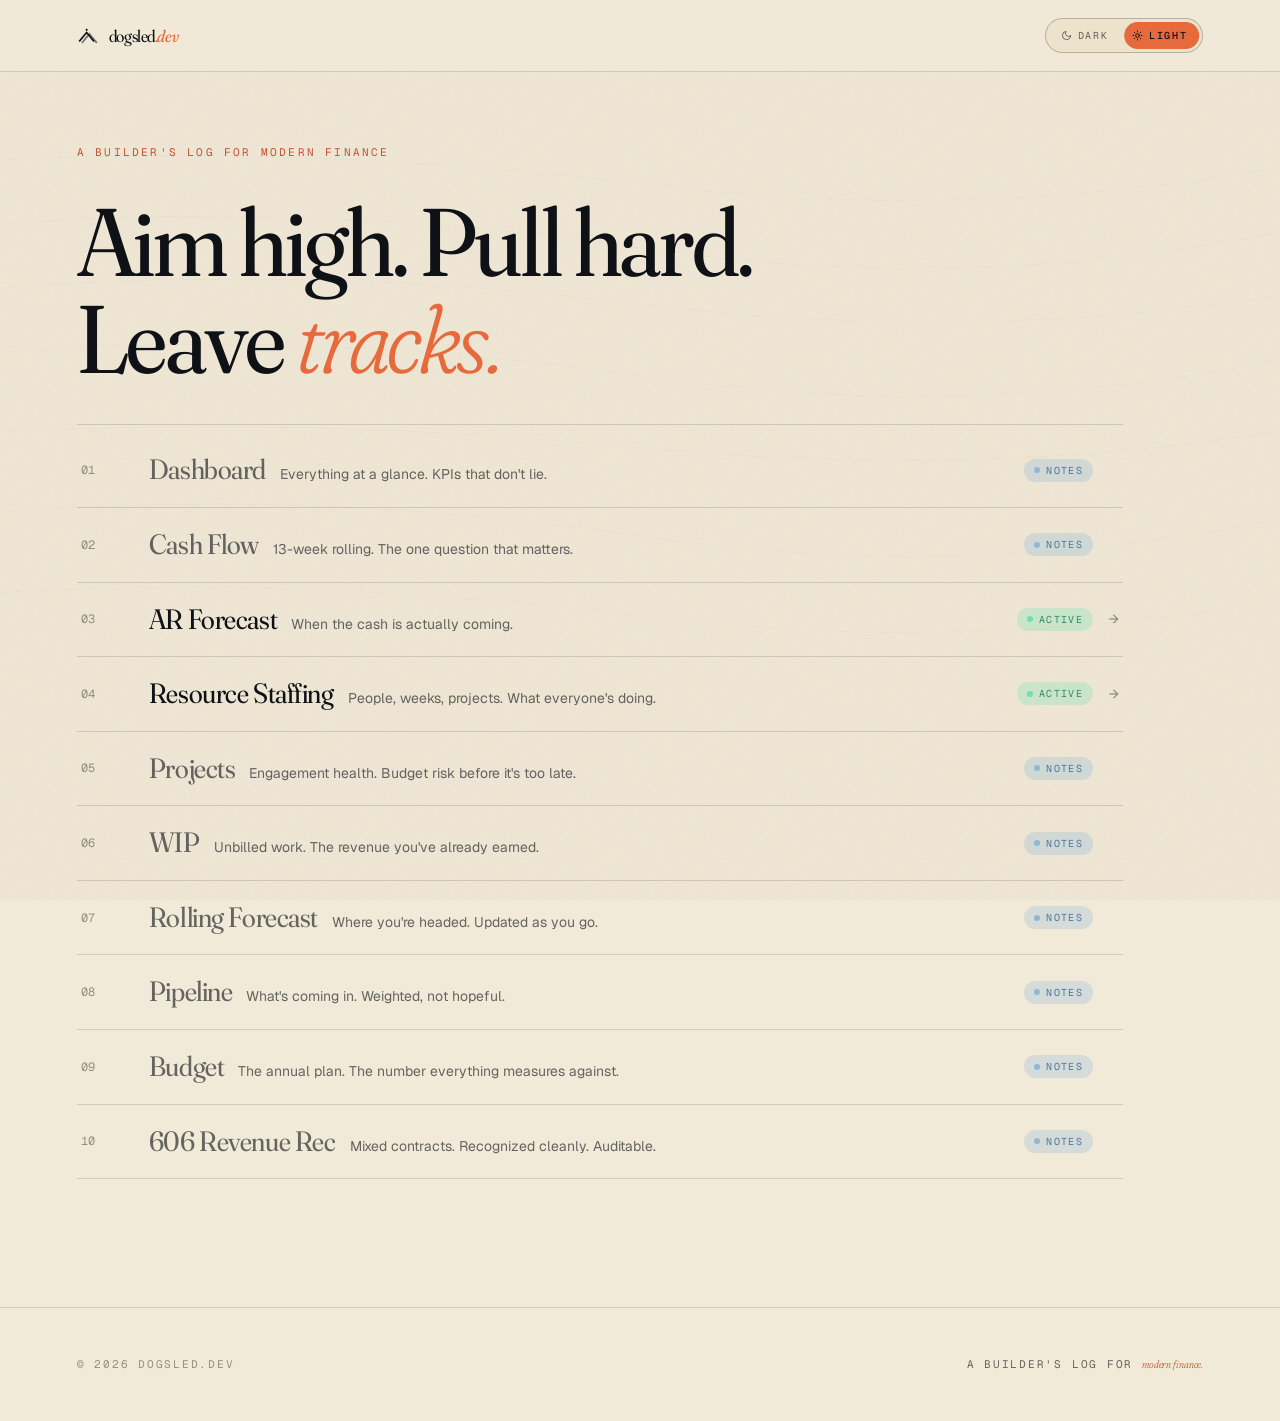
==== index.html @ 18e29fda "Initial commit for Vercel deployment" ====
<!DOCTYPE html>
<html lang="en" data-theme="light">
<head>
<meta charset="UTF-8">
<meta name="viewport" content="width=device-width, initial-scale=1.0">
<title>dogsled.dev — A builder's log for modern finance</title>
<meta name="description" content="A builder's log for modern finance. Aim high. Pull hard. Leave tracks.">
<meta property="og:title" content="dogsled.dev">
<meta property="og:description" content="A builder's log for modern finance. Aim high. Pull hard. Leave tracks.">
<meta property="og:type" content="website">
<meta name="theme-color" content="#F2EAD8" media="(prefers-color-scheme: light)">
<meta name="theme-color" content="#0E1116" media="(prefers-color-scheme: dark)">
<link rel="preconnect" href="https://fonts.googleapis.com">
<link rel="preconnect" href="https://fonts.gstatic.com" crossorigin>
<link href="https://fonts.googleapis.com/css2?family=Fraunces:ital,opsz,wght,SOFT@0,9..144,300..900,0..100;1,9..144,300..900,0..100&family=Geist:wght@300..700&family=Geist+Mono:wght@400..600&display=swap" rel="stylesheet">

<!-- No-flash theme script -->
<script>
  (function() {
    try {
      var saved = localStorage.getItem('dogsled-theme');
      if (saved === 'dark' || saved === 'light') {
        document.documentElement.setAttribute('data-theme', saved);
        return;
      }
      var prefersDark = window.matchMedia('(prefers-color-scheme: dark)').matches;
      document.documentElement.setAttribute('data-theme', prefersDark ? 'dark' : 'light');
    } catch (e) {}
  })();
</script>

<style>
  /* ============ TOKENS ============ */
  :root {
    --ember:   #E66A3C;
    --aurora:  #6FE0B4;
    --frost:   #8FB8D6;
    --serif: "Fraunces", ui-serif, Georgia, serif;
    --sans:  "Geist", -apple-system, "Helvetica Neue", sans-serif;
    --mono:  "Geist Mono", "JetBrains Mono", ui-monospace, monospace;
    --t-xs:   clamp(10px,  1.0vw,  11px);
    --t-sm:   clamp(11px,  1.1vw,  12px);
    --t-base: clamp(13px,  1.3vw,  14px);
    --t-md:   clamp(14px,  1.5vw,  16px);
    --t-lg:   clamp(18px,  2.0vw,  20px);
    --t-xl:   clamp(22px,  2.6vw,  28px);
    --t-2xl:  clamp(28px,  3.6vw,  40px);
    --t-3xl:  clamp(40px,  5.0vw,  56px);
    --t-4xl:  clamp(56px,  8.0vw,  96px);
    --t-hero: clamp(64px, 12.0vw, 168px);
    --t-fast:   150ms;
    --t-base-d: 200ms;
    --t-slow:   320ms;
    --easing:   cubic-bezier(0.4, 0, 0.2, 1);
  }
  [data-theme="light"] {
    --bg: #F2EAD8; --bg-2: #F7F0DE; --bg-3: #EDE3CD; --bg-4: #E9DFC6;
    --surface: #0E1116;
    --surface-dim: rgba(14,17,22,0.82); --surface-soft: rgba(14,17,22,0.62); --surface-quiet: rgba(14,17,22,0.42);
    --hair: rgba(14,17,22,0.14); --hair-2: rgba(14,17,22,0.24);
    --ember-text: #C25431; --aurora-text: #2A8E6D; --frost-text: #4A779E;
    --topo-stroke: rgba(14,17,22,0.32); --topo-opacity: 0.16;
    --grain-blend: multiply; --grain-opacity: 0.55;
  }
  [data-theme="dark"] {
    --bg: #0E1116; --bg-2: #161A21; --bg-3: #1F242D; --bg-4: #2A3038;
    --surface: #F2EAD8;
    --surface-dim: rgba(242,234,216,0.78); --surface-soft: rgba(242,234,216,0.62); --surface-quiet: rgba(242,234,216,0.45);
    --hair: rgba(242,234,216,0.12); --hair-2: rgba(242,234,216,0.22);
    --ember-text: #E66A3C; --aurora-text: #6FE0B4; --frost-text: #8FB8D6;
    --topo-stroke: rgba(242,234,216,0.28); --topo-opacity: 0.22;
    --grain-blend: overlay; --grain-opacity: 0.5;
  }

  *, *::before, *::after { box-sizing: border-box; margin: 0; padding: 0; }
  html { scroll-behavior: smooth; }
  body {
    background: var(--bg);
    color: var(--surface);
    font-family: var(--sans);
    font-feature-settings: "ss01", "ss02", "cv11";
    -webkit-font-smoothing: antialiased;
    line-height: 1.5;
    transition: background var(--t-slow) var(--easing), color var(--t-slow) var(--easing);
  }
  @media (prefers-reduced-motion: reduce) {
    *, *::before, *::after {
      animation-duration: 0.01ms !important;
      animation-iteration-count: 1 !important;
      transition-duration: 0.01ms !important;
    }
  }

  /* ============ ATMOSPHERE ============ */
  .topo {
    position: fixed; inset: 0; z-index: 0; pointer-events: none;
    opacity: var(--topo-opacity);
    transition: opacity var(--t-slow) var(--easing);
  }
  .topo svg path { stroke: var(--topo-stroke); transition: stroke var(--t-slow) var(--easing); }
  .grain {
    position: fixed; inset: 0; z-index: 1; pointer-events: none;
    mix-blend-mode: var(--grain-blend);
    opacity: var(--grain-opacity);
    transition: opacity var(--t-slow) var(--easing);
  }
  [data-theme="dark"] .grain {
    background-image: url("data:image/svg+xml;utf8,<svg xmlns='http://www.w3.org/2000/svg' width='200' height='200'><filter id='n'><feTurbulence type='fractalNoise' baseFrequency='0.85' numOctaves='2' stitchTiles='stitch'/><feColorMatrix values='0 0 0 0 0.95  0 0 0 0 0.92  0 0 0 0 0.85  0 0 0 0.08 0'/></filter><rect width='100%' height='100%' filter='url(%23n)'/></svg>");
  }
  [data-theme="light"] .grain {
    background-image: url("data:image/svg+xml;utf8,<svg xmlns='http://www.w3.org/2000/svg' width='200' height='200'><filter id='n'><feTurbulence type='fractalNoise' baseFrequency='0.85' numOctaves='2' stitchTiles='stitch'/><feColorMatrix values='0 0 0 0 0.1  0 0 0 0 0.07  0 0 0 0 0.05  0 0 0 0.1 0'/></filter><rect width='100%' height='100%' filter='url(%23n)'/></svg>");
  }
  main { position: relative; z-index: 2; }

  /* ============ TOPBAR ============ */
  .topbar {
    display: flex; justify-content: space-between; align-items: center;
    padding: 18px clamp(24px, 6vw, 96px);
    font-family: var(--mono);
    font-size: 11px; letter-spacing: 0.14em; text-transform: uppercase;
    color: var(--surface-soft);
    border-bottom: 1px solid var(--hair);
    position: sticky; top: 0; z-index: 50;
    background: color-mix(in srgb, var(--bg) 88%, transparent);
    backdrop-filter: blur(16px);
    -webkit-backdrop-filter: blur(16px);
    transition: background var(--t-slow) var(--easing);
  }
  .topbar-left, .topbar-right {
    display: flex; align-items: center; gap: 20px;
  }
  .topbar-wm {
    font-family: var(--serif);
    font-variation-settings: "SOFT" 40, "opsz" 144;
    font-weight: 400;
    font-size: 17px;
    letter-spacing: -0.025em;
    line-height: 1;
    color: var(--surface);
    text-decoration: none;
    display: inline-flex; align-items: center; gap: 10px;
    text-transform: none;
  }
  .topbar-wm svg { width: 22px; height: 22px; color: var(--surface); }
  .topbar-wm .dot { color: var(--ember); }
  .topbar-wm .dev {
    color: var(--ember); font-style: italic; font-weight: 400;
    font-variation-settings: "SOFT" 60, "opsz" 144;
  }

  /* ============ THEME TOGGLE ============ */
  .theme-toggle {
    display: inline-flex; align-items: center;
    padding: 3px;
    background: var(--bg-3);
    border: 1px solid var(--hair-2);
    border-radius: 100px;
    position: relative;
    font-family: var(--mono);
    font-size: 10px;
    letter-spacing: 0.16em;
    text-transform: uppercase;
    transition: background var(--t-base-d) var(--easing),
                border-color var(--t-base-d) var(--easing);
  }
  .theme-toggle .toggle-slider {
    position: absolute;
    top: 3px; bottom: 3px;
    width: calc(50% - 3px);
    background: var(--ember);
    border-radius: 100px;
    transition: transform var(--t-base-d) var(--easing);
    z-index: 1;
  }
  [data-theme="dark"]  .toggle-slider { transform: translateX(0); }
  [data-theme="light"] .toggle-slider { transform: translateX(100%); }
  .theme-toggle button {
    background: transparent; border: 0;
    padding: 6px 12px;
    cursor: pointer;
    color: var(--surface-soft);
    font: inherit; letter-spacing: inherit; text-transform: inherit;
    display: inline-flex; align-items: center; gap: 6px;
    position: relative; z-index: 2;
    transition: color var(--t-fast) var(--easing);
  }
  [data-theme="dark"]  .theme-toggle button[data-mode="dark"],
  [data-theme="light"] .theme-toggle button[data-mode="light"] {
    color: #0E1116;
    font-weight: 500;
  }
  .theme-toggle button svg {
    width: 11px; height: 11px;
    stroke: currentColor; fill: none;
    stroke-width: 2; stroke-linecap: round; stroke-linejoin: round;
  }

  /* ============ HERO ============ */
  .hero {
    padding: clamp(40px, 6vw, 72px) clamp(24px, 6vw, 96px) clamp(24px, 3vw, 36px);
    max-width: 1200px;
  }
  .hero-eyebrow {
    font-family: var(--mono);
    font-size: var(--t-xs);
    letter-spacing: 0.2em;
    text-transform: uppercase;
    color: var(--ember-text);
    margin-bottom: 32px;
  }
  .hero-title {
    font-family: var(--serif);
    font-variation-settings: "SOFT" 50, "opsz" 144;
    font-weight: 400;
    font-size: var(--t-4xl);
    line-height: 1.02;
    letter-spacing: -0.025em;
    color: var(--surface);
    max-width: 14ch;
  }
  .hero-title .italic {
    font-style: italic;
    font-variation-settings: "SOFT" 100, "opsz" 144;
    font-weight: 300;
    color: var(--ember);
  }

  /* ============ SECTION RULE ============ */
  .section-rule {
    height: 1px;
    background: var(--hair);
    margin-bottom: 8px;
  }

  /* ============ MODULES SECTION ============ */
  .modules-section {
    padding: 0 clamp(24px, 6vw, 96px) clamp(80px, 10vw, 140px);
    max-width: 1200px;
  }

  .module-list {
    display: grid;
    gap: 0;
    list-style: none;
  }
  .module-item {
    display: grid;
    grid-template-columns: 48px 1fr auto;
    gap: 20px;
    align-items: center;
    padding: 20px 4px;
    border-bottom: 1px solid var(--hair);
    text-decoration: none;
    color: var(--surface);
    transition: background var(--t-fast) var(--easing),
                padding var(--t-fast) var(--easing);
    position: relative;
  }
  .module-item.linked {
    cursor: pointer;
  }
  .module-item.linked:hover {
    background: var(--bg-2);
    padding-left: 16px;
    padding-right: 12px;
  }
  .module-item.linked:hover .module-arrow {
    transform: translateX(4px);
    color: var(--ember-text);
  }
  .module-num {
    font-family: var(--mono);
    font-size: var(--t-sm);
    color: var(--surface-quiet);
    letter-spacing: 0.05em;
  }
  .module-body {
    display: flex;
    align-items: baseline;
    gap: 14px;
    flex-wrap: wrap;
  }
  .module-name {
    font-family: var(--serif);
    font-variation-settings: "SOFT" 40, "opsz" 144;
    font-weight: 400;
    font-size: var(--t-xl);
    line-height: 1.2;
    letter-spacing: -0.015em;
    color: var(--surface);
  }
  .module-item.notes-only .module-name {
    color: var(--surface-soft);
  }
  .module-desc {
    font-family: var(--sans);
    font-size: var(--t-base);
    color: var(--surface-soft);
    line-height: 1.4;
  }
  .module-meta {
    display: flex;
    align-items: center;
    gap: 16px;
  }
  .module-arrow {
    font-family: var(--mono);
    font-size: var(--t-md);
    color: var(--surface-quiet);
    transition: transform var(--t-fast) var(--easing),
                color var(--t-fast) var(--easing);
  }
  .module-item:not(.linked) .module-arrow {
    visibility: hidden;
  }

  /* ============ STATUS PILLS ============ */
  .pill {
    display: inline-flex; align-items: center; gap: 6px;
    padding: 4px 10px;
    border-radius: 100px;
    font-family: var(--mono); font-size: 10px;
    letter-spacing: 0.14em; text-transform: uppercase;
    white-space: nowrap;
  }
  .pill::before {
    content: "";
    display: inline-block;
    width: 6px; height: 6px;
    border-radius: 50%;
  }
  .pill.active    { color: var(--aurora-text); }
  [data-theme="dark"] .pill.active { background: rgba(111,224,180,0.18); }
  [data-theme="light"] .pill.active { background: rgba(111,224,180,0.28); }
  .pill.active::before {
    background: var(--aurora);
    animation: pulse 2.4s var(--easing) infinite;
  }
  [data-theme="dark"] .pill.active::before { box-shadow: 0 0 8px var(--aurora); }

  .pill.notes     { color: var(--frost-text); }
  [data-theme="dark"] .pill.notes { background: rgba(143,184,214,0.18); }
  [data-theme="light"] .pill.notes { background: rgba(143,184,214,0.30); }
  .pill.notes::before { background: var(--frost); }

  @keyframes pulse {
    0%, 100% { opacity: 1; transform: scale(1); }
    50%      { opacity: 0.55; transform: scale(0.85); }
  }
  @media (prefers-reduced-motion: reduce) {
    .pill.active::before { animation: none; }
  }

  /* ============ FOOTER ============ */
  .footer {
    padding: 48px clamp(24px, 6vw, 96px);
    border-top: 1px solid var(--hair);
    font-family: var(--mono);
    font-size: var(--t-xs);
    letter-spacing: 0.16em;
    text-transform: uppercase;
    color: var(--surface-quiet);
    display: flex;
    justify-content: space-between;
    align-items: center;
    flex-wrap: wrap;
    gap: 16px;
  }
  .footer .tagline {
    color: var(--surface-soft);
  }
  .footer .tagline .italic {
    font-family: var(--serif);
    font-variation-settings: "SOFT" 100, "opsz" 144;
    font-weight: 300;
    font-style: italic;
    text-transform: none;
    letter-spacing: -0.01em;
    color: var(--ember-text);
  }

  /* ============ RESPONSIVE ============ */
  @media (max-width: 640px) {
    .module-item {
      grid-template-columns: 36px 1fr auto;
      gap: 14px;
      padding: 18px 4px;
    }
    .module-body {
      flex-direction: column;
      align-items: flex-start;
      gap: 8px;
    }
    .topbar {
      padding: 14px 20px;
    }
    .topbar-wm {
      font-size: 15px;
    }
  }
</style>
</head>
<body>

<!-- ============ MARK DEFINITIONS ============ -->
<svg width="0" height="0" style="position:absolute" aria-hidden="true">
  <defs>
    <symbol id="mark" viewBox="0 0 64 64">
      <g class="m-trail" fill="none" stroke="currentColor" stroke-width="5"
         stroke-linecap="square" stroke-linejoin="miter">
        <path d="M 16 50 L 36 26 L 56 50" opacity="0.55"/>
      </g>
      <g class="m-lead" fill="none" stroke="currentColor" stroke-width="5"
         stroke-linecap="square" stroke-linejoin="miter">
        <path d="M 8 46 L 28 22 L 48 46"/>
      </g>
      <g class="m-star">
        <circle cx="28" cy="14" r="3.2" fill="currentColor"/>
      </g>
    </symbol>
  </defs>
</svg>

<!-- ============ ATMOSPHERE ============ -->
<div class="topo">
  <svg viewBox="0 0 1600 900" preserveAspectRatio="none">
    <g fill="none" stroke-width="0.5">
      <path d="M 0 200 Q 400 180, 800 230 T 1600 210"/>
      <path d="M 0 280 Q 400 250, 800 310 T 1600 290"/>
      <path d="M 0 360 Q 400 330, 800 380 T 1600 370"/>
      <path d="M 0 440 Q 400 410, 800 470 T 1600 450"/>
      <path d="M 0 540 Q 400 520, 800 560 T 1600 540"/>
      <path d="M 0 640 Q 400 610, 800 670 T 1600 650"/>
      <path d="M 0 740 Q 400 720, 800 770 T 1600 750"/>
    </g>
  </svg>
</div>
<div class="grain"></div>

<header class="topbar">
  <div class="topbar-left">
    <a class="topbar-wm" href="/">
      <svg viewBox="0 0 64 64"><use href="#mark"/></svg>
      <span>dogsled<span class="dot">.</span><span class="dev">dev</span></span>
    </a>
  </div>
  <div class="topbar-right">
    <div class="theme-toggle" role="tablist" aria-label="Theme">
      <span class="toggle-slider" aria-hidden="true"></span>
      <button data-mode="dark" aria-label="Switch to dark mode">
        <svg viewBox="0 0 24 24">
          <path d="M21 12.8A9 9 0 1 1 11.2 3a7 7 0 0 0 9.8 9.8z"/>
        </svg>
        <span>Dark</span>
      </button>
      <button data-mode="light" aria-label="Switch to light mode">
        <svg viewBox="0 0 24 24">
          <circle cx="12" cy="12" r="4"/>
          <path d="M12 2v2M12 20v2M4.93 4.93l1.41 1.41M17.66 17.66l1.41 1.41M2 12h2M20 12h2M4.93 19.07l1.41-1.41M17.66 6.34l1.41-1.41"/>
        </svg>
        <span>Light</span>
      </button>
    </div>
  </div>
</header>

<main>

  <section class="hero">
    <div class="hero-eyebrow">A builder's log for modern finance</div>
    <h1 class="hero-title">
      Aim high. Pull hard. Leave <span class="italic">tracks.</span>
    </h1>
  </section>

  <section class="modules-section">
    <div class="section-rule"></div>

    <ol class="module-list">

      <li>
        <div class="module-item notes-only">
          <span class="module-num">01</span>
          <div class="module-body">
            <span class="module-name">Dashboard</span>
            <span class="module-desc">Everything at a glance. KPIs that don't lie.</span>
          </div>
          <span class="module-meta">
            <span class="pill notes">Notes</span>
            <span class="module-arrow">→</span>
          </span>
        </div>
      </li>

      <li>
        <div class="module-item notes-only">
          <span class="module-num">02</span>
          <div class="module-body">
            <span class="module-name">Cash Flow</span>
            <span class="module-desc">13-week rolling. The one question that matters.</span>
          </div>
          <span class="module-meta">
            <span class="pill notes">Notes</span>
            <span class="module-arrow">→</span>
          </span>
        </div>
      </li>

      <li>
        <a class="module-item linked" href="https://artool.dogsled.dev">
          <span class="module-num">03</span>
          <div class="module-body">
            <span class="module-name">AR Forecast</span>
            <span class="module-desc">When the cash is actually coming.</span>
          </div>
          <span class="module-meta">
            <span class="pill active">Active</span>
            <span class="module-arrow">→</span>
          </span>
        </a>
      </li>

      <li>
        <a class="module-item linked" href="https://staff.dogsled.dev">
          <span class="module-num">04</span>
          <div class="module-body">
            <span class="module-name">Resource Staffing</span>
            <span class="module-desc">People, weeks, projects. What everyone's doing.</span>
          </div>
          <span class="module-meta">
            <span class="pill active">Active</span>
            <span class="module-arrow">→</span>
          </span>
        </a>
      </li>

      <li>
        <div class="module-item notes-only">
          <span class="module-num">05</span>
          <div class="module-body">
            <span class="module-name">Projects</span>
            <span class="module-desc">Engagement health. Budget risk before it's too late.</span>
          </div>
          <span class="module-meta">
            <span class="pill notes">Notes</span>
            <span class="module-arrow">→</span>
          </span>
        </div>
      </li>

      <li>
        <div class="module-item notes-only">
          <span class="module-num">06</span>
          <div class="module-body">
            <span class="module-name">WIP</span>
            <span class="module-desc">Unbilled work. The revenue you've already earned.</span>
          </div>
          <span class="module-meta">
            <span class="pill notes">Notes</span>
            <span class="module-arrow">→</span>
          </span>
        </div>
      </li>

      <li>
        <div class="module-item notes-only">
          <span class="module-num">07</span>
          <div class="module-body">
            <span class="module-name">Rolling Forecast</span>
            <span class="module-desc">Where you're headed. Updated as you go.</span>
          </div>
          <span class="module-meta">
            <span class="pill notes">Notes</span>
            <span class="module-arrow">→</span>
          </span>
        </div>
      </li>

      <li>
        <div class="module-item notes-only">
          <span class="module-num">08</span>
          <div class="module-body">
            <span class="module-name">Pipeline</span>
            <span class="module-desc">What's coming in. Weighted, not hopeful.</span>
          </div>
          <span class="module-meta">
            <span class="pill notes">Notes</span>
            <span class="module-arrow">→</span>
          </span>
        </div>
      </li>

      <li>
        <div class="module-item notes-only">
          <span class="module-num">09</span>
          <div class="module-body">
            <span class="module-name">Budget</span>
            <span class="module-desc">The annual plan. The number everything measures against.</span>
          </div>
          <span class="module-meta">
            <span class="pill notes">Notes</span>
            <span class="module-arrow">→</span>
          </span>
        </div>
      </li>

      <li>
        <div class="module-item notes-only">
          <span class="module-num">10</span>
          <div class="module-body">
            <span class="module-name">606 Revenue Rec</span>
            <span class="module-desc">Mixed contracts. Recognized cleanly. Auditable.</span>
          </div>
          <span class="module-meta">
            <span class="pill notes">Notes</span>
            <span class="module-arrow">→</span>
          </span>
        </div>
      </li>

    </ol>
  </section>

</main>

<footer class="footer">
  <span>© <span id="year"></span> dogsled.dev</span>
  <span class="tagline">A builder's log for <span class="italic">modern finance.</span></span>
</footer>

<script>
  // Theme toggle wiring
  function setTheme(mode) {
    document.documentElement.setAttribute('data-theme', mode);
    try { localStorage.setItem('dogsled-theme', mode); } catch(e) {}
  }
  document.querySelectorAll('.theme-toggle button').forEach(btn => {
    btn.addEventListener('click', () => setTheme(btn.dataset.mode));
  });
  document.addEventListener('keydown', (e) => {
    if (e.target.tagName === 'INPUT' || e.target.tagName === 'TEXTAREA') return;
    if (e.key === 't' && !e.metaKey && !e.ctrlKey && !e.altKey) {
      const current = document.documentElement.getAttribute('data-theme');
      setTheme(current === 'dark' ? 'light' : 'dark');
    }
  });

  // Year in footer
  document.getElementById('year').textContent = new Date().getFullYear();
</script>

</body>
</html>
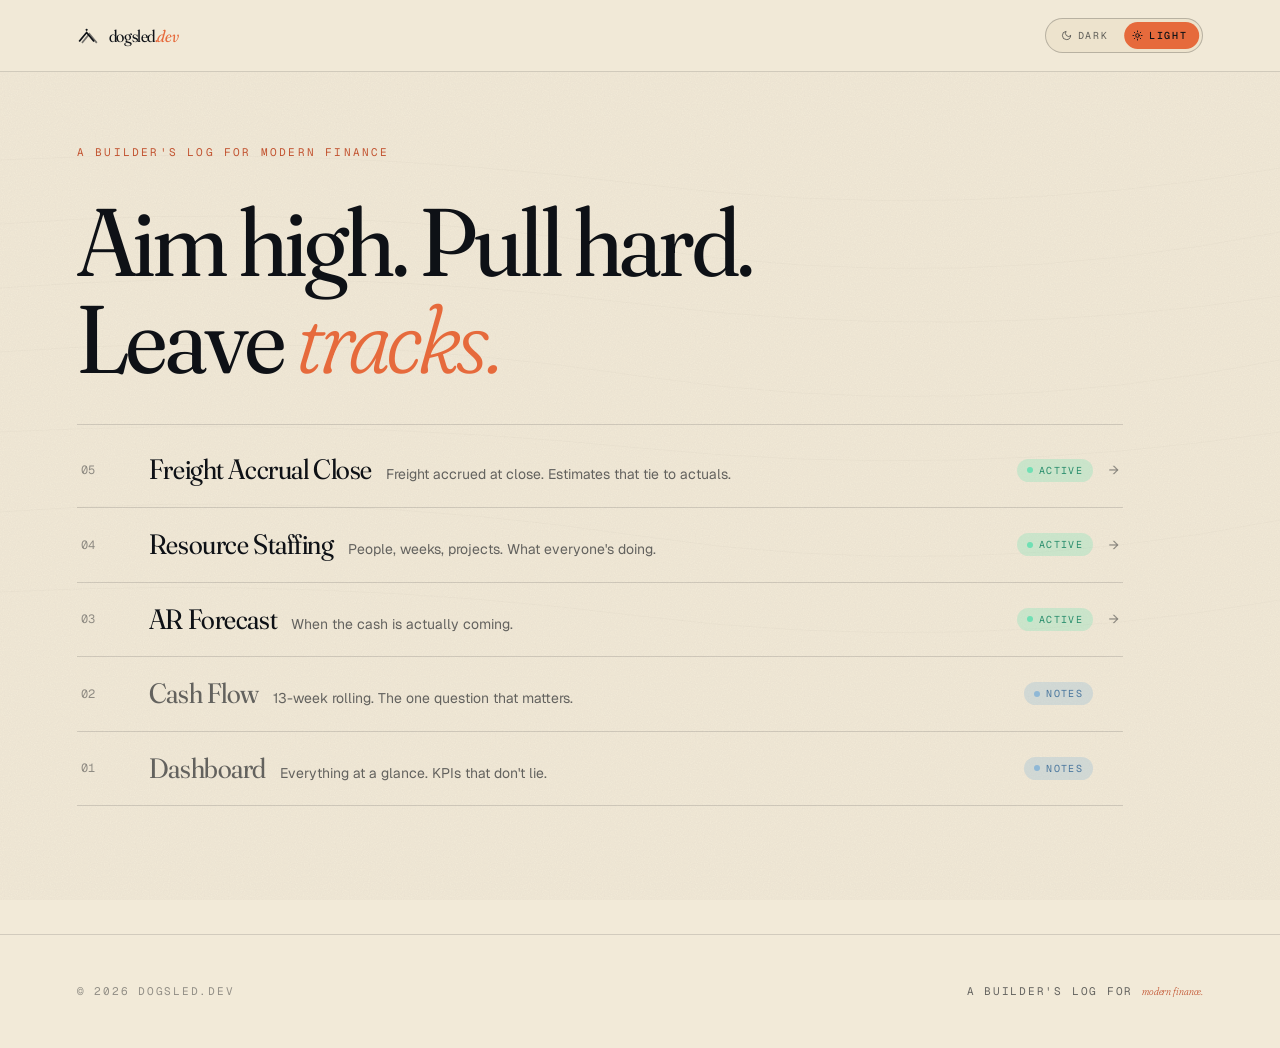
==== commit d9eac205: "Reorder module list to reverse-chron builder's log; add Freight Accrual Close - Flip list to reverse" ====
--- a/index.html
+++ b/index.html
@@ -479,17 +479,45 @@
     <ol class="module-list">
 
       <li>
-        <div class="module-item notes-only">
-          <span class="module-num">01</span>
+        <a class="module-item linked" href="https://freightclose.dogsled.dev">
+          <span class="module-num">05</span>
           <div class="module-body">
-            <span class="module-name">Dashboard</span>
-            <span class="module-desc">Everything at a glance. KPIs that don't lie.</span>
+            <span class="module-name">Freight Accrual Close</span>
+            <span class="module-desc">Freight accrued at close. Estimates that tie to actuals.</span>
           </div>
           <span class="module-meta">
-            <span class="pill notes">Notes</span>
+            <span class="pill active">Active</span>
             <span class="module-arrow">→</span>
           </span>
-        </div>
+        </a>
+      </li>
+
+      <li>
+        <a class="module-item linked" href="https://staff.dogsled.dev">
+          <span class="module-num">04</span>
+          <div class="module-body">
+            <span class="module-name">Resource Staffing</span>
+            <span class="module-desc">People, weeks, projects. What everyone's doing.</span>
+          </div>
+          <span class="module-meta">
+            <span class="pill active">Active</span>
+            <span class="module-arrow">→</span>
+          </span>
+        </a>
+      </li>
+
+      <li>
+        <a class="module-item linked" href="https://artool.dogsled.dev">
+          <span class="module-num">03</span>
+          <div class="module-body">
+            <span class="module-name">AR Forecast</span>
+            <span class="module-desc">When the cash is actually coming.</span>
+          </div>
+          <span class="module-meta">
+            <span class="pill active">Active</span>
+            <span class="module-arrow">→</span>
+          </span>
+        </a>
       </li>
 
       <li>
@@ -507,109 +535,11 @@
       </li>
 
       <li>
-        <a class="module-item linked" href="https://artool.dogsled.dev">
-          <span class="module-num">03</span>
+        <div class="module-item notes-only">
+          <span class="module-num">01</span>
           <div class="module-body">
-            <span class="module-name">AR Forecast</span>
-            <span class="module-desc">When the cash is actually coming.</span>
-          </div>
-          <span class="module-meta">
-            <span class="pill active">Active</span>
-            <span class="module-arrow">→</span>
-          </span>
-        </a>
-      </li>
-
-      <li>
-        <a class="module-item linked" href="https://staff.dogsled.dev">
-          <span class="module-num">04</span>
-          <div class="module-body">
-            <span class="module-name">Resource Staffing</span>
-            <span class="module-desc">People, weeks, projects. What everyone's doing.</span>
-          </div>
-          <span class="module-meta">
-            <span class="pill active">Active</span>
-            <span class="module-arrow">→</span>
-          </span>
-        </a>
-      </li>
-
-      <li>
-        <div class="module-item notes-only">
-          <span class="module-num">05</span>
-          <div class="module-body">
-            <span class="module-name">Projects</span>
-            <span class="module-desc">Engagement health. Budget risk before it's too late.</span>
-          </div>
-          <span class="module-meta">
-            <span class="pill notes">Notes</span>
-            <span class="module-arrow">→</span>
-          </span>
-        </div>
-      </li>
-
-      <li>
-        <div class="module-item notes-only">
-          <span class="module-num">06</span>
-          <div class="module-body">
-            <span class="module-name">WIP</span>
-            <span class="module-desc">Unbilled work. The revenue you've already earned.</span>
-          </div>
-          <span class="module-meta">
-            <span class="pill notes">Notes</span>
-            <span class="module-arrow">→</span>
-          </span>
-        </div>
-      </li>
-
-      <li>
-        <div class="module-item notes-only">
-          <span class="module-num">07</span>
-          <div class="module-body">
-            <span class="module-name">Rolling Forecast</span>
-            <span class="module-desc">Where you're headed. Updated as you go.</span>
-          </div>
-          <span class="module-meta">
-            <span class="pill notes">Notes</span>
-            <span class="module-arrow">→</span>
-          </span>
-        </div>
-      </li>
-
-      <li>
-        <div class="module-item notes-only">
-          <span class="module-num">08</span>
-          <div class="module-body">
-            <span class="module-name">Pipeline</span>
-            <span class="module-desc">What's coming in. Weighted, not hopeful.</span>
-          </div>
-          <span class="module-meta">
-            <span class="pill notes">Notes</span>
-            <span class="module-arrow">→</span>
-          </span>
-        </div>
-      </li>
-
-      <li>
-        <div class="module-item notes-only">
-          <span class="module-num">09</span>
-          <div class="module-body">
-            <span class="module-name">Budget</span>
-            <span class="module-desc">The annual plan. The number everything measures against.</span>
-          </div>
-          <span class="module-meta">
-            <span class="pill notes">Notes</span>
-            <span class="module-arrow">→</span>
-          </span>
-        </div>
-      </li>
-
-      <li>
-        <div class="module-item notes-only">
-          <span class="module-num">10</span>
-          <div class="module-body">
-            <span class="module-name">606 Revenue Rec</span>
-            <span class="module-desc">Mixed contracts. Recognized cleanly. Auditable.</span>
+            <span class="module-name">Dashboard</span>
+            <span class="module-desc">Everything at a glance. KPIs that don't lie.</span>
           </div>
           <span class="module-meta">
             <span class="pill notes">Notes</span>
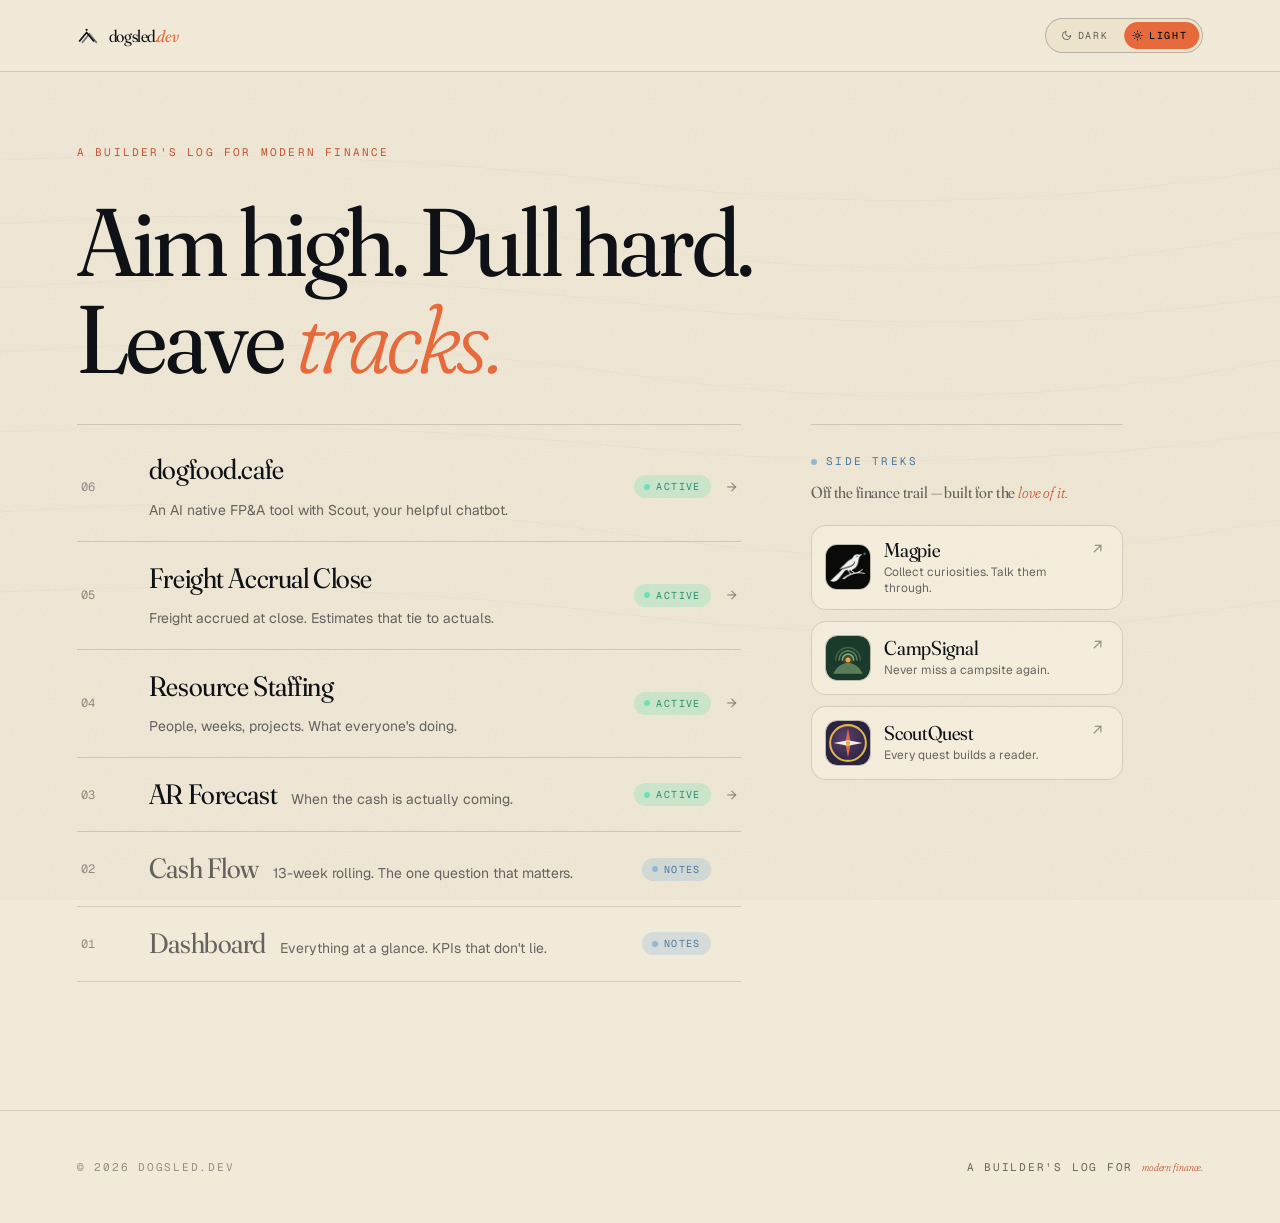
==== commit 46e81a6e: "Back up Side Treks rail + add dogfood.cafe (06) to builder's log index.html had drifted ahead of 5cd" ====
--- a/index.html
+++ b/index.html
@@ -379,7 +379,137 @@
     color: var(--ember-text);
   }
 
+  /* ============ SIDE TREKS (off-trail rail) ============ */
+  .log-layout {
+    display: grid;
+    grid-template-columns: minmax(0, 1fr) clamp(244px, 25vw, 312px);
+    gap: clamp(36px, 5.5vw, 80px);
+    align-items: start;
+  }
+  .log-main { min-width: 0; }
+
+  .side-treks { position: sticky; top: 92px; }
+  .treks-head {
+    font-family: var(--mono);
+    font-size: var(--t-xs);
+    letter-spacing: 0.2em;
+    text-transform: uppercase;
+    color: var(--frost-text);
+    padding-top: 20px;
+    display: flex; align-items: center; gap: 9px;
+  }
+  .treks-head::before {
+    content: "";
+    width: 6px; height: 6px; border-radius: 50%;
+    background: var(--frost);
+    flex-shrink: 0;
+  }
+  .treks-sub {
+    font-family: var(--serif);
+    font-variation-settings: "SOFT" 40, "opsz" 144;
+    font-weight: 400;
+    font-size: var(--t-md);
+    line-height: 1.3;
+    letter-spacing: -0.01em;
+    color: var(--surface-soft);
+    margin: 12px 0 22px;
+    max-width: 32ch;
+  }
+  .treks-sub .italic {
+    font-style: italic;
+    font-variation-settings: "SOFT" 100, "opsz" 144;
+    font-weight: 300;
+    color: var(--ember-text);
+  }
+
+  .trek-card {
+    --accent: var(--ember);
+    --accent-text: var(--ember-text);
+    display: grid;
+    grid-template-columns: 46px 1fr 16px;
+    gap: 13px;
+    align-items: center;
+    padding: 13px;
+    margin-bottom: 11px;
+    border: 1px solid var(--hair);
+    border-radius: 15px;
+    background: color-mix(in srgb, var(--bg-2) 70%, transparent);
+    text-decoration: none;
+    color: var(--surface);
+    position: relative;
+    transition: transform var(--t-fast) var(--easing),
+                border-color var(--t-base-d) var(--easing),
+                background var(--t-fast) var(--easing),
+                box-shadow var(--t-base-d) var(--easing);
+  }
+  .trek-card.magpie { --accent: var(--aurora); --accent-text: var(--aurora-text); }
+  .trek-card.camp   { --accent: var(--ember);  --accent-text: var(--ember-text); }
+  .trek-card.scout  { --accent: #6E4C86; --accent-text: #6E4C86; }
+  [data-theme="dark"] .trek-card.scout { --accent: #A579BC; --accent-text: #B79AD2; }
+  .trek-card:hover {
+    transform: translateY(-2px);
+    background: var(--bg-2);
+    border-color: color-mix(in srgb, var(--accent) 50%, var(--hair-2));
+    box-shadow: 0 14px 34px -20px color-mix(in srgb, var(--accent) 80%, transparent);
+  }
+  .trek-logo {
+    width: 46px; height: 46px;
+    border-radius: 12px;
+    overflow: hidden;
+    border: 1px solid var(--hair-2);
+    display: block;
+    transition: border-color var(--t-base-d) var(--easing);
+  }
+  .trek-card:hover .trek-logo {
+    border-color: color-mix(in srgb, var(--accent) 45%, var(--hair-2));
+  }
+  .trek-logo img {
+    width: 100%; height: 100%;
+    display: block;
+    object-fit: cover;
+    background: #0A0A09;
+  }
+  .trek-logo svg { width: 100%; height: 100%; display: block; }
+  .trek-body { min-width: 0; }
+  .trek-name {
+    display: block;
+    font-family: var(--serif);
+    font-variation-settings: "SOFT" 40, "opsz" 144;
+    font-weight: 400;
+    font-size: var(--t-lg);
+    line-height: 1.05;
+    letter-spacing: -0.015em;
+    color: var(--surface);
+  }
+  .trek-desc {
+    display: block;
+    font-family: var(--sans);
+    font-size: var(--t-sm);
+    color: var(--surface-soft);
+    line-height: 1.35;
+    margin-top: 4px;
+  }
+  .trek-arrow {
+    font-family: var(--mono);
+    font-size: var(--t-md);
+    color: var(--surface-quiet);
+    align-self: start;
+    line-height: 1.5;
+    transition: transform var(--t-fast) var(--easing),
+                color var(--t-fast) var(--easing);
+  }
+  .trek-card:hover .trek-arrow {
+    transform: translate(2px, -2px);
+    color: var(--accent-text);
+  }
+
   /* ============ RESPONSIVE ============ */
+  @media (max-width: 900px) {
+    .log-layout { grid-template-columns: 1fr; gap: 0; }
+    .side-treks { position: static; margin-top: 44px; }
+    .treks-head { padding-top: 28px; }
+    .trek-card { max-width: 520px; }
+  }
   @media (max-width: 640px) {
     .module-item {
       grid-template-columns: 36px 1fr auto;
@@ -474,9 +604,25 @@
   </section>
 
   <section class="modules-section">
+    <div class="log-layout">
+      <div class="log-main">
     <div class="section-rule"></div>
 
     <ol class="module-list">
+
+      <li>
+        <a class="module-item linked" href="https://dogfood.cafe">
+          <span class="module-num">06</span>
+          <div class="module-body">
+            <span class="module-name">dogfood.cafe</span>
+            <span class="module-desc">An AI native FP&amp;A tool with Scout, your helpful chatbot.</span>
+          </div>
+          <span class="module-meta">
+            <span class="pill active">Active</span>
+            <span class="module-arrow">→</span>
+          </span>
+        </a>
+      </li>
 
       <li>
         <a class="module-item linked" href="https://freightclose.dogsled.dev">
@@ -549,6 +695,69 @@
       </li>
 
     </ol>
+      </div>
+
+      <aside class="side-treks" aria-label="Side treks">
+        <div class="section-rule"></div>
+        <div class="treks-head">Side Treks</div>
+        <p class="treks-sub">Off the finance trail — built for the <span class="italic">love of it.</span></p>
+
+        <a class="trek-card magpie" href="https://magpie.wiki" target="_blank" rel="noopener noreferrer">
+          <span class="trek-logo">
+            <img src="brand/magpie-tile.png" alt="Magpie logo" width="46" height="46" loading="lazy">
+          </span>
+          <span class="trek-body">
+            <span class="trek-name">Magpie</span>
+            <span class="trek-desc">Collect curiosities. Talk them through.</span>
+          </span>
+          <span class="trek-arrow" aria-hidden="true">↗</span>
+        </a>
+
+        <a class="trek-card camp" href="https://campsignal.manus.space/" target="_blank" rel="noopener noreferrer">
+          <span class="trek-logo">
+            <svg viewBox="0 0 46 46" xmlns="http://www.w3.org/2000/svg" aria-hidden="true" focusable="false">
+              <rect width="46" height="46" rx="12" fill="#1A3A2C"/>
+              <g fill="none" stroke="#8FAE84" stroke-width="1.7" stroke-linecap="round">
+                <path d="M17 25 A6 6 0 0 1 29 25" opacity="0.95"/>
+                <path d="M13.6 25 A9.4 9.4 0 0 1 32.4 25" opacity="0.58"/>
+                <path d="M10.2 25 A12.8 12.8 0 0 1 35.8 25" opacity="0.32"/>
+              </g>
+              <path d="M7.5 39.5 C 13 29.5, 18.5 28.5, 23 28.5 C 27.5 28.5, 33 29.5, 38.5 39.5 Z" fill="#5C7D58"/>
+              <circle cx="23" cy="25" r="5" fill="#F2A23A" opacity="0.18"/>
+              <circle cx="23" cy="25" r="2.6" fill="#F4A93F"/>
+            </svg>
+          </span>
+          <span class="trek-body">
+            <span class="trek-name">CampSignal</span>
+            <span class="trek-desc">Never miss a campsite again.</span>
+          </span>
+          <span class="trek-arrow" aria-hidden="true">↗</span>
+        </a>
+
+        <a class="trek-card scout" href="https://www.scoutquest.education/atom" target="_blank" rel="noopener noreferrer">
+          <span class="trek-logo">
+            <svg viewBox="0 0 64 64" xmlns="http://www.w3.org/2000/svg" aria-hidden="true" focusable="false">
+              <defs>
+                <radialGradient id="sq-cg" cx="40%" cy="35%" r="75%">
+                  <stop offset="0%" stop-color="#5A3F6B"/>
+                  <stop offset="100%" stop-color="#2A2440"/>
+                </radialGradient>
+              </defs>
+              <rect width="64" height="64" rx="16" fill="#2A2440"/>
+              <circle cx="32" cy="32" r="26" fill="url(#sq-cg)" stroke="#E0B450" stroke-width="3"/>
+              <polygon points="32,11 36,32 32,53 28,32" fill="#E0664C"/>
+              <polygon points="11,32 32,28 53,32 32,36" fill="#F4EFE3"/>
+              <circle cx="32" cy="32" r="3.4" fill="#E0B450"/>
+            </svg>
+          </span>
+          <span class="trek-body">
+            <span class="trek-name">ScoutQuest</span>
+            <span class="trek-desc">Every quest builds a reader.</span>
+          </span>
+          <span class="trek-arrow" aria-hidden="true">↗</span>
+        </a>
+      </aside>
+    </div>
   </section>
 
 </main>
